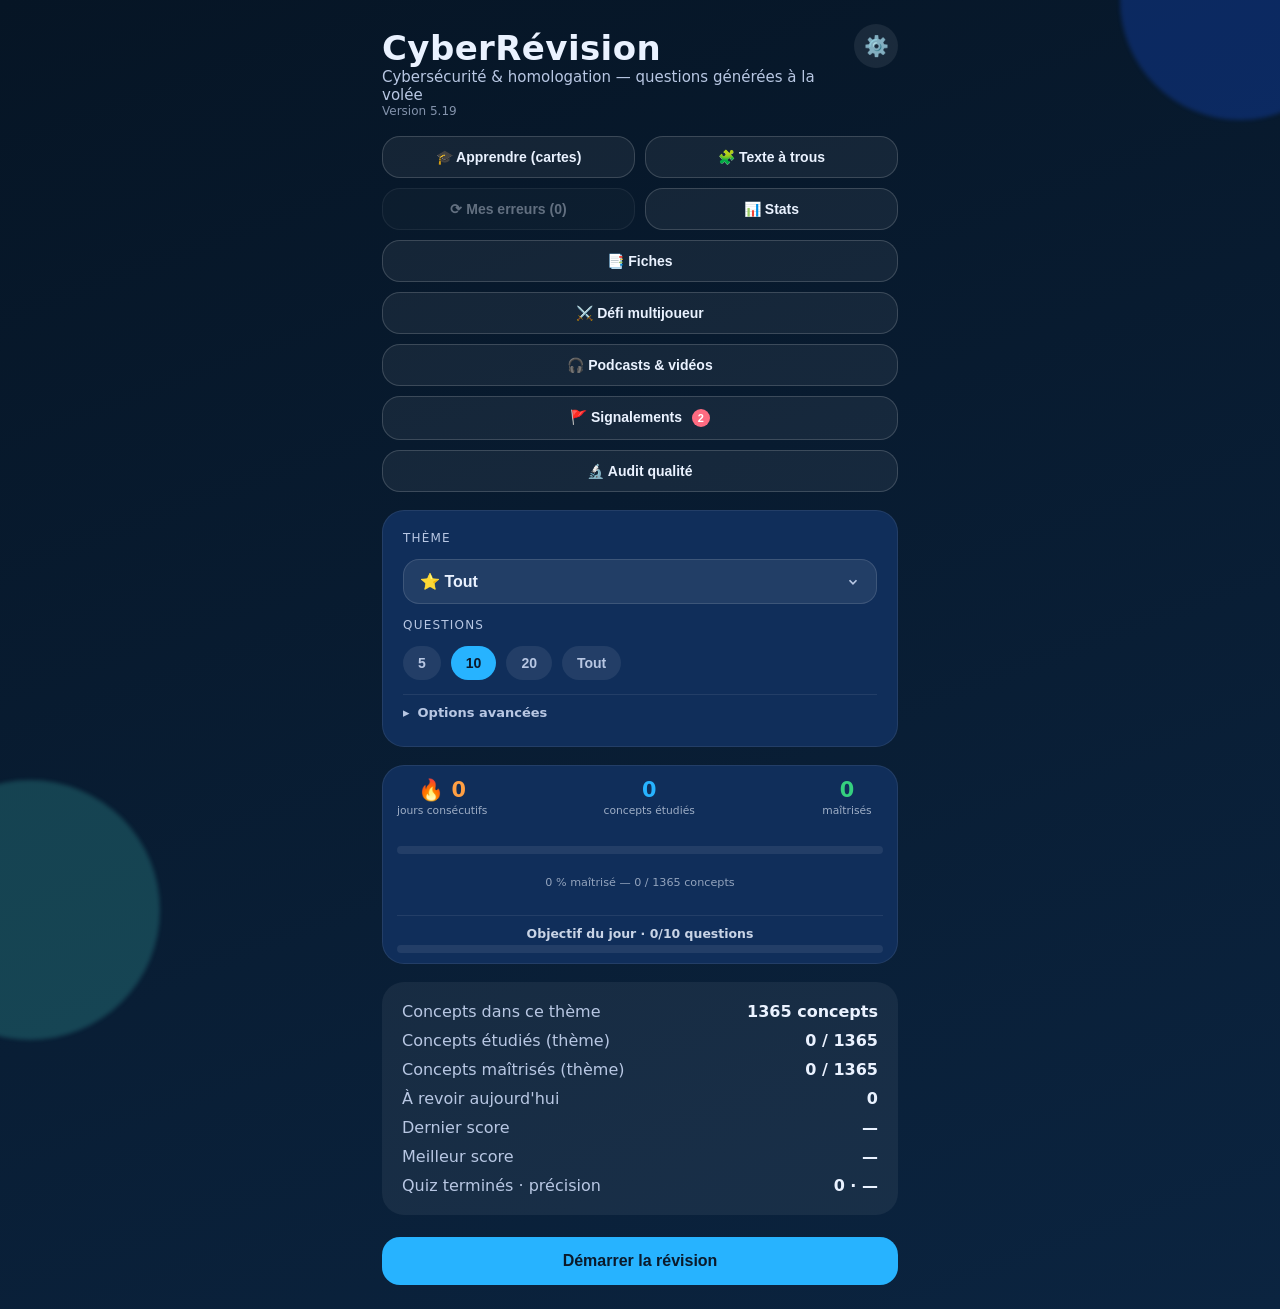
==== revision/index.html @ f23da797 "deploy: c60040ba8a11e04bf329994424bd5a30a7e6cbc2" ====
<!DOCTYPE html>
<html lang="fr">
<head>
  <meta charset="utf-8" />
  <meta name="viewport" content="width=device-width, initial-scale=1, viewport-fit=cover" />
  <meta name="theme-color" content="#061525" />
  <!-- installation PWA sur iOS (Safari → Partager → Sur l'écran d'accueil) -->
  <meta name="apple-mobile-web-app-capable" content="yes" />
  <meta name="apple-mobile-web-app-status-bar-style" content="black-translucent" />
  <meta name="apple-mobile-web-app-title" content="CyberRévision" />
  <meta name="mobile-web-app-capable" content="yes" />
  <title>CyberRévision</title>
  <link rel="manifest" href="manifest.webmanifest" />
  <link rel="icon" href="img/icon-192.png" />
  <link rel="apple-touch-icon" href="img/icon-192.png" />
  <link rel="stylesheet" href="styles.css" />
</head>
<body>
  <div class="bg-blob blob-one"></div>
  <div class="bg-blob blob-two"></div>

  <main id="app">
    <!-- HOME -->
    <section id="view-home" class="view">
      <div class="home-head">
        <div>
          <h1 class="title">CyberRévision</h1>
          <p class="subtitle">Cybersécurité &amp; homologation — questions générées à la volée</p>
          <p class="subtitle" id="home-version" style="font-size:12px;opacity:.7"></p>
        </div>
        <button id="btn-settings" class="gear" title="Réglages">⚙️</button>
      </div>

      <div class="top-actions">
        <button id="btn-learn" class="secondary">🎓 Apprendre (cartes)</button>
        <button id="btn-cloze" class="secondary">🧩 Texte à trous</button>
        <button id="btn-review" class="secondary">⟳ Mes erreurs (<span id="review-count">0</span>)</button>
        <button id="btn-stats" class="secondary">📊 Stats</button>
        <button id="btn-fiches" class="secondary">📑 Fiches</button>
        <button id="btn-challenge" class="secondary top-wide">⚔️ Défi multijoueur</button>
        <button id="btn-resources" class="secondary top-wide">🎧 Podcasts &amp; vidéos</button>
        <button id="btn-flags" class="secondary top-wide">🚩 Signalements <span id="flag-badge" class="flag-badge hidden"></span></button>
        <button id="btn-audit" class="secondary top-wide">🔬 Audit qualité</button>
      </div>

      <div class="card hero">
        <span class="hero-label">Thème</span>
        <select id="home-select" class="select"></select>

        <span class="hero-label">Questions</span>
        <div class="chip-row">
          <button class="chip count-chip" data-count="5">5</button>
          <button class="chip count-chip" data-count="10">10</button>
          <button class="chip count-chip" data-count="20">20</button>
          <button class="chip count-chip" data-count="0">Tout</button>
        </div>

        <details class="adv">
          <summary>Options avancées</summary>
          <span class="hero-label">Type de question</span>
          <div class="chip-row">
            <button class="chip qtype-chip" data-qtype="mix">Mélange</button>
            <button class="chip qtype-chip" data-qtype="def">Terme → définition</button>
            <button class="chip qtype-chip" data-qtype="term">Définition → terme</button>
            <button class="chip qtype-chip" data-qtype="situation">Mise en situation</button>
            <button class="chip qtype-chip" data-qtype="cloze">🧩 Texte à trous</button>
            <button class="chip qtype-chip" data-qtype="cat">Catégorie</button>
          </div>
          <label class="toggle adv-toggle">
            <span>🎓 Mode examen (chrono session · 50 % mises en situation)</span>
            <input type="checkbox" id="opt-exammode" />
          </label>
          <button id="btn-concepts" class="secondary" style="margin-top:4px">
            Gérer les concepts <span id="concept-badge" class="concept-badge"></span>
          </button>
        </details>
      </div>

      <!-- Tableau de bord de progression globale -->
      <div id="progress-dashboard" class="card progress-dashboard">
        <div class="dash-top">
          <div class="dash-stat">
            <span id="dash-streak" class="dash-streak-val">🔥 0</span>
            <span class="dash-label">jours consécutifs</span>
          </div>
          <div class="dash-stat">
            <span id="dash-seen-global" class="dash-seen-val">0</span>
            <span class="dash-label">concepts étudiés</span>
          </div>
          <div class="dash-stat">
            <span id="dash-mastered-global" class="dash-mastered-val">0</span>
            <span class="dash-label">maîtrisés</span>
          </div>
        </div>
        <div class="dash-track">
          <div id="dash-fill" class="dash-fill" style="width:0%"></div>
        </div>
        <p id="dash-label" class="dash-pct-label">0 % maîtrisé — tous thèmes</p>

        <div class="goal-block">
          <p id="goal-msg" class="goal-msg">Objectif du jour · <span id="goal-today">0</span>/<span id="goal-target">10</span> questions</p>
          <div class="dash-track goal-track">
            <div id="goal-fill" class="dash-fill goal-fill" style="width:0%"></div>
          </div>
        </div>
      </div>

      <div class="card meta">
        <div class="meta-row"><span class="meta-label">Concepts dans ce thème</span><span id="stat-pool" class="meta-value">—</span></div>
        <div class="meta-row"><span class="meta-label">Concepts étudiés (thème)</span><span id="stat-seen" class="meta-value">—</span></div>
        <div class="meta-row"><span class="meta-label">Concepts maîtrisés (thème)</span><span id="stat-mastered" class="meta-value">—</span></div>
        <div class="meta-row"><span class="meta-label">À revoir aujourd'hui</span><span id="stat-due" class="meta-value">—</span></div>
        <div class="meta-row"><span class="meta-label">Dernier score</span><span id="stat-last" class="meta-value">—</span></div>
        <div class="meta-row"><span class="meta-label">Meilleur score</span><span id="stat-best" class="meta-value">—</span></div>
        <div class="meta-row"><span class="meta-label">Quiz terminés · précision</span><span id="stat-total" class="meta-value">0 · —</span></div>
      </div>

      <button id="btn-start" class="primary">Démarrer la révision</button>
    </section>

    <!-- SETTINGS (modal) -->
    <div id="settings-modal" class="modal hidden">
      <div class="modal-card">
        <div class="modal-head">
          <span>⚙️ Réglages</span>
          <button id="settings-close" class="gear">✕</button>
        </div>
        <label class="toggle"><span>⏭️ Question suivante automatique</span><input type="checkbox" id="opt-autonext" /></label>
        <label class="toggle"><span>🎵 Son juste / faux</span><input type="checkbox" id="opt-sound" /></label>
        <label class="toggle"><span>🎯 Distracteurs proches (plus difficile)</span><input type="checkbox" id="opt-close" /></label>
        <label class="toggle"><span>⏱️ Minuteur 30 s par question</span><input type="checkbox" id="opt-timer" /></label>
        <label class="toggle"><span>🍅 Pauses Pomodoro (25 min → 5 min)</span><input type="checkbox" id="opt-pomodoro" /></label>
        <label class="toggle"><span>🔢 Afficher le nombre de concepts par thème</span><input type="checkbox" id="opt-counts" /></label>

        <div class="setting-row" style="margin-top:14px">
          <span class="setting-label">🎯 Objectif quotidien</span>
          <div class="chip-row">
            <button class="chip goal-chip" data-goal="5">5</button>
            <button class="chip goal-chip" data-goal="10">10</button>
            <button class="chip goal-chip" data-goal="20">20</button>
            <button class="chip goal-chip" data-goal="30">30</button>
          </div>
        </div>

        <div class="meta-row" style="margin-top:14px">
          <span class="meta-label">Pseudo (défis)</span>
          <input id="pseudo-input" class="pseudo-input" type="text" maxlength="20" placeholder="MonPseudo" autocomplete="off" />
        </div>

        <div class="meta-row">
          <span class="meta-label">Version installée</span>
          <span id="app-version" class="meta-value">—</span>
        </div>
        <button id="btn-check-update" class="ghost">🔄 Vérifier les mises à jour</button>

        <div class="meta-row" style="display:block;margin-top:14px">
          <span class="meta-label">💾 Sauvegarde de la progression</span>
          <p class="muted" style="font-size:13px;margin:6px 0">Ta progression Leitner vit sur ce
          téléphone : désinstaller l'app l'efface. Renseigne Home Assistant et la sauvegarde
          devient automatique.</p>
          <div id="backup-panel"></div>
        </div>
        <p id="update-status" class="mm-source"></p>

        <button id="btn-reset" class="ghost">🗑️ Réinitialiser mes stats &amp; erreurs</button>
      </div>
    </div>

    <!-- STATS -->
    <section id="view-stats" class="view hidden">
      <div class="quiz-header">
        <span class="quiz-progress">📊 Statistiques</span>
        <span id="stats-scope" class="quiz-level"></span>
      </div>

      <div id="stats-summary" class="card stats-tiles"></div>

      <div class="card chart-card">
        <span class="chart-title">Activité — 14 derniers jours</span>
        <canvas id="chart-activity" class="chart"></canvas>
        <span class="chart-legend">Barres = questions répondues par jour</span>
      </div>

      <div class="card chart-card">
        <span class="chart-title">Maîtrise par boîte Leitner</span>
        <canvas id="chart-boxes" class="chart"></canvas>
        <span class="chart-legend">Boîte 0 = à revoir · 4–5 = maîtrisé</span>
      </div>

      <div class="card chart-card">
        <span class="chart-title">Par thème — vus / maîtrisés</span>
        <canvas id="chart-branches" class="chart"></canvas>
        <span class="chart-legend"><i class="dot sky"></i> Vus &nbsp; <i class="dot green"></i> Maîtrisés</span>
      </div>

      <div class="card chart-card">
        <span class="chart-title">⚠️ Concepts les plus difficiles</span>
        <div id="weak-concepts" class="weak-concepts-list"></div>
      </div>

      <button id="btn-stats-home" class="secondary">Accueil</button>
    </section>

    <!-- APPRENDRE (flashcards + répétition espacée) -->
    <section id="view-learn" class="view hidden">
      <div class="quiz-header">
        <span id="learn-progress" class="quiz-progress">Carte 1/1</span>
        <span id="learn-level" class="quiz-level"></span>
      </div>

      <div class="card flash-card">
        <span class="flash-cat" id="flash-cat"></span>
        <span class="flash-term" id="flash-term"></span>
        <div id="flash-back" class="flash-back hidden">
          <p class="flash-def" id="flash-def"></p>
          <p class="flash-tip" id="flash-tip"></p>
          <p class="flash-ex" id="flash-ex"></p>
        </div>
      </div>

      <button id="btn-flash-reveal" class="primary">Afficher la réponse</button>
      <div id="flash-grade" class="quiz-footer hidden">
        <button id="btn-flash-again" class="ghost grow">🔁 À revoir</button>
        <button id="btn-flash-ok" class="primary grow">✅ Je savais</button>
      </div>
      <button id="btn-learn-home" class="secondary">Accueil</button>
    </section>

    <!-- FICHES (référence) -->
    <section id="view-fiches" class="view hidden">
      <div class="quiz-header">
        <span class="quiz-progress">📑 Fiches de révision</span>
      </div>
      <span class="hero-label">Consulter un thème</span>
      <select id="fiches-select" class="select"></select>
      <div id="fiches-content"></div>
      <button id="btn-fiches-home" class="secondary">Accueil</button>
    </section>

    <!-- RESSOURCES (podcasts & vidéos) -->
    <section id="view-resources" class="view hidden">
      <div class="quiz-header">
        <span class="quiz-progress">🎧 Podcasts &amp; vidéos</span>
      </div>
      <div id="resources-content"></div>
      <p class="mm-source">Liens externes ouverts dans le navigateur. Sélection francophone en priorité.</p>
      <button id="btn-resources-home" class="secondary">Accueil</button>
    </section>

    <!-- QUIZ -->
    <section id="view-quiz" class="view hidden">
      <div class="quiz-header">
        <span id="quiz-progress" class="quiz-progress">Question 1/10</span>
        <span id="quiz-timer" class="quiz-timer"></span>
        <span id="quiz-level" class="quiz-level"></span>
      </div>
      <div class="progress"><div id="quiz-bar" class="progress-bar"></div></div>

      <div class="card word-card">
        <span id="quiz-prompt-label" class="word-label">Question</span>
        <div class="word-line">
          <span id="quiz-word" class="word-value sentence"></span>
        </div>
      </div>

      <div id="quiz-options" class="options"></div>

      <div class="feedback-area"><span id="quiz-feedback" class="feedback"></span></div>

      <div class="quiz-footer sticky">
        <button id="btn-abort" class="ghost">Quitter</button>
        <button id="btn-next" class="primary grow" disabled>Suivant</button>
      </div>
    </section>

    <!-- RESULT -->
    <section id="view-result" class="view hidden">
      <h1 class="title">Résultat</h1>
      <p id="result-sub" class="subtitle">Quiz terminé</p>

      <div class="card result-card">
        <span id="result-score" class="result-score">0/10</span>
        <span class="result-label">Bonnes réponses</span>
      </div>

      <div id="result-wrong" class="card wrong-card"></div>

      <div id="challenge-result" class="card challenge-result-card hidden">
        <span class="challenge-result-label">⚔️ Code du défi</span>
        <span id="challenge-result-code" class="challenge-result-code"></span>
        <button id="btn-share-result" class="ghost">📤 Partager mon score</button>
      </div>

      <div id="challenge-leaderboard" class="card hidden">
        <span class="leaderboard-title">🏆 Classement en direct</span>
        <div id="leaderboard-rows"></div>
        <p id="leaderboard-status" class="mm-source"></p>
      </div>

      <button id="btn-replay" class="primary">Nouvelle révision</button>
      <button id="btn-home" class="secondary">Accueil</button>
    </section>

    <!-- GESTIONNAIRE DE CONCEPTS (modal) -->
    <div id="concept-modal" class="modal hidden">
      <div class="modal-card concept-modal-card">
        <div class="modal-head">
          <span>Concepts actifs</span>
          <button id="concept-modal-close" class="gear">✕</button>
        </div>
        <input id="concept-search" class="search-input" type="search" placeholder="Rechercher un concept…" autocomplete="off" />
        <div class="concept-actions">
          <button id="btn-enable-all" class="chip">Tout activer</button>
          <button id="btn-disable-branch" class="chip">Désactiver le thème sélectionné</button>
        </div>
        <span id="concept-count" class="concept-count"></span>
        <div id="concept-list" class="concept-list"></div>
      </div>
    </div>

    <!-- DÉFI MULTIJOUEUR (modal) -->
    <div id="challenge-modal" class="modal hidden">
      <div class="modal-card challenge-modal-card">
        <div class="modal-head">
          <span>⚔️ Défi multijoueur</span>
          <button id="challenge-modal-close" class="gear">✕</button>
        </div>

        <!-- Créer un défi -->
        <p class="challenge-section-title">Créer un défi</p>
        <span class="hero-label">Thème</span>
        <select id="challenge-theme-select" class="select" style="margin-bottom:8px"></select>

        <div class="challenge-params-row">
          <div class="challenge-param">
            <span class="hero-label">Questions</span>
            <select id="challenge-count-select" class="select-sm">
              <option value="5">5</option>
              <option value="10" selected>10</option>
              <option value="20">20</option>
              <option value="0">Toutes</option>
            </select>
          </div>
          <div class="challenge-param">
            <span class="hero-label">Fréquence</span>
            <select id="challenge-freq-select" class="select-sm">
              <option value="0" selected>Une seule fois</option>
              <option value="1">Quotidien</option>
              <option value="3">Tous les 3 jours</option>
              <option value="7">Hebdomadaire</option>
            </select>
          </div>
        </div>

        <!-- Durée estimée (défi unique) -->
        <div id="challenge-quick-duration-row" class="challenge-params-row" style="margin-top:4px">
          <div class="challenge-param">
            <span class="hero-label">Durée estimée</span>
            <span id="challenge-duration" class="challenge-duration-badge">≈ 8 min</span>
          </div>
        </div>

        <!-- Durée totale (campagne) -->
        <div id="challenge-campaign-duration-row" class="challenge-params-row hidden" style="margin-top:4px">
          <div class="challenge-param">
            <span class="hero-label">Durée totale</span>
            <select id="challenge-duration-select" class="select-sm">
              <option value="7">1 semaine</option>
              <option value="14">2 semaines</option>
              <option value="30" selected>1 mois</option>
              <option value="90">3 mois</option>
            </select>
          </div>
        </div>

        <!-- Défi rapide -->
        <div id="challenge-quick-section">
          <div class="challenge-code-box">
            <span id="challenge-code" class="challenge-code">——————</span>
          </div>
          <p id="challenge-scope-info" class="challenge-info"></p>
          <div class="challenge-share-row">
            <button id="btn-copy-code" class="chip">📋 Copier le code</button>
            <button id="btn-whatsapp-code" class="btn-whatsapp">&#128172; WhatsApp</button>
          </div>
          <button id="btn-start-my-challenge" class="primary" style="margin-top:10px">▶ Jouer ce défi</button>
        </div>

        <!-- Campagne (fréquence > 0) -->
        <div id="challenge-campaign-section" class="hidden">
          <p id="challenge-campaign-preview" class="campaign-preview-text"></p>
          <p id="challenge-fb-warning" class="challenge-error hidden">Firebase requis pour les campagnes — vérifiez votre connexion.</p>
          <div id="challenge-create-row">
            <button id="btn-create-campaign" class="primary" style="margin-top:10px">🚀 Créer la campagne</button>
          </div>
          <div id="challenge-created-section" class="hidden">
            <div class="challenge-code-box">
              <span id="campaign-code" class="challenge-code campaign-code-small">XXXX-XXXX</span>
            </div>
            <p id="campaign-created-info" class="challenge-info"></p>
            <div class="challenge-share-row">
              <button id="btn-copy-campaign-code" class="chip">📋 Copier</button>
              <button id="btn-whatsapp-campaign" class="btn-whatsapp">&#128172; WhatsApp</button>
            </div>
            <button id="btn-start-campaign-round" class="primary" style="margin-top:10px">▶ Jouer la session 1</button>
            <button id="btn-campaign-new" class="ghost-sm" style="margin-top:8px; display:block; width:100%; text-align:center">← Nouveau défi</button>
            <button id="btn-delete-campaign" class="ghost-sm" style="margin-top:4px; display:block; width:100%; text-align:center; color:#e55;">🗑 Supprimer cette campagne</button>
          </div>
        </div>

        <div class="modal-sep"></div>

        <!-- Rejoindre -->
        <p class="challenge-section-title">Rejoindre un défi</p>
        <p class="mm-source">Entre un code reçu (défi rapide ou campagne).</p>
        <input id="challenge-code-input" class="search-input" type="text" placeholder="Ex : A3F9B-2C14E ou ABCD-EF12" autocomplete="off" maxlength="12" style="margin-bottom:8px" />

        <!-- Info campagne (après lookup) -->
        <div id="campaign-join-info" class="campaign-join-info hidden">
          <div class="campaign-round-row">
            <span id="cji-theme" class="campaign-round-theme"></span>
            <span id="cji-progress" class="campaign-round-progress"></span>
          </div>
          <p id="cji-next" class="campaign-round-next"></p>
          <button id="btn-play-campaign-round" class="primary" style="margin-top:6px">▶ Jouer</button>
        </div>

        <button id="btn-join-challenge" class="primary">Rejoindre</button>
        <p id="challenge-error" class="challenge-error hidden">Code invalide. Vérifie la saisie.</p>

      </div>
    </div>

    <!-- AUDIT QUALITÉ -->
    <div id="audit-modal" class="modal hidden">
      <div class="modal-card audit-modal-card">
        <div class="modal-head">
          <span>🔬 Audit qualité</span>
          <button id="audit-modal-close" class="gear">✕</button>
        </div>
        <div id="audit-summary" class="card stats-tiles" style="padding:12px"></div>
        <span class="hero-label">Filtrer par thème</span>
        <select id="audit-branch-select" class="select"></select>
        <div id="audit-preview" class="audit-preview"></div>
        <button id="audit-export-btn" class="primary">📋 Copier l'export pour Claude</button>
        <p class="mm-source">Colle l'export dans une conversation Claude pour obtenir les définitions et exemples manquants, puis reviens dans Signalements pour les appliquer.</p>
      </div>
    </div>

    <!-- SIGNALEMENT D'UNE QUESTION -->
    <div id="flag-modal" class="modal hidden">
      <div class="modal-card">
        <div class="modal-head">
          <span>🚩 Signaler la question</span>
          <button id="flag-modal-close" class="gear">✕</button>
        </div>
        <p id="flag-concept-label" class="flag-concept-label"></p>
        <span class="hero-label">Problème constaté</span>
        <div class="chip-row" style="flex-wrap:wrap;gap:8px">
          <button class="chip flag-type-chip" data-type="floue">📝 Formulation floue</button>
          <button class="chip flag-type-chip" data-type="rep">❌ Mauvaise réponse</button>
          <button class="chip flag-type-chip" data-type="ex">🔎 Exemple trompeur</button>
          <button class="chip flag-type-chip" data-type="autre">💬 Autre</button>
        </div>
        <textarea id="flag-note" class="flag-note-input" rows="3" placeholder="Préciser le problème (optionnel)…"></textarea>
        <button id="btn-flag-submit" class="primary">Signaler</button>
      </div>
    </div>

    <!-- GESTIONNAIRE DE SIGNALEMENTS -->
    <div id="flags-modal" class="modal hidden">
      <div class="modal-card flags-modal-card">
        <div class="modal-head">
          <span>🚩 Signalements (<span id="flags-open-count">0</span>)</span>
          <button id="flags-modal-close" class="gear">✕</button>
        </div>
        <p class="mm-source">Corrige la formulation, sauvegarde, puis marque comme résolu.</p>
        <div id="flags-list"></div>
      </div>
    </div>

    <!-- PAUSE POMODORO -->
    <div id="pomodoro-modal" class="modal hidden">
      <div class="modal-card pomo-card">
        <div class="pomo-emoji">🍅</div>
        <h2 class="pomo-title">Pause Pomodoro</h2>
        <p class="pomo-sub">25 min de révision active — le cerveau consolide mieux avec une vraie pause. Lève-toi, respire, hydrate-toi.</p>
        <div id="pomo-countdown" class="pomo-count">5:00</div>
        <button id="btn-pomo-resume" class="primary">Reprendre maintenant</button>
      </div>
    </div>
  </main>

  <button id="btn-fab-home" class="fab-home hidden" title="Accueil">🏠</button>

  <!-- Firebase SDK (facultatif : classements de défis en temps réel) -->
  <script src="firebase-config.js" defer></script>
  <script src="firebase-challenge.js" defer></script>

  <!-- avant app.js : celui-ci lit APP_VERSION au chargement (affichage de la version) -->
  <script>window.UPDATE_REPO='laurentsar/quiz-revision';window.APP_VERSION='5.19';</script>
  <script src="app.js"></script>
  <script src="update-check.js" defer></script>
  <script>window.BACKUP_APP = 'quiz-revision';</script>
  <script src="autobackup.js"></script>
  <script>AutoBackup.mount(document.getElementById('backup-panel'));</script>
</body>
</html>
---- revision/styles.css ----
:root {
  --night: #061525;
  --ocean: #0B2440;
  --ink: #0B1A2B;
  --sky: #27B3FF;
  --blue: #1B5CFF;
  --mint: #4CE0D2;
  --card: #102E5A;
  --card-alt: #0F3A66;
  --text: #EAF2FF;
  --text-dim: #B8C7E3;
  --success: #35D07F;
  --danger: #FF6B81;
  --warn: #FFD166;
  --white: #FFFFFF;
}

* { box-sizing: border-box; -webkit-tap-highlight-color: transparent; }

html, body {
  margin: 0;
  min-height: 100%;
  background: linear-gradient(160deg, var(--night), var(--ocean));
  color: var(--text);
  font-family: -apple-system, "Segoe UI", Roboto, system-ui, sans-serif;
  overflow-x: hidden;
}

.bg-blob {
  position: fixed;
  border-radius: 50%;
  filter: blur(2px);
  z-index: 0;
  pointer-events: none;
}
.blob-one { top: -120px; right: -80px; width: 240px; height: 240px; background: var(--blue); opacity: 0.25; }
.blob-two { bottom: -140px; left: -100px; width: 260px; height: 260px; background: var(--mint); opacity: 0.20; }

#app {
  position: relative;
  z-index: 1;
  max-width: 560px;
  margin: 0 auto;
  padding: max(24px, env(safe-area-inset-top)) 22px max(24px, env(safe-area-inset-bottom));
  min-height: 100vh;
}

.view { display: flex; flex-direction: column; gap: 18px; }
.hidden { display: none !important; }

.title { font-size: 34px; margin: 4px 0 0; letter-spacing: 0.4px; font-weight: 700; }
.subtitle { font-size: 15px; color: var(--text-dim); margin: 0; }

.card {
  background: var(--card);
  border: 1px solid rgba(255,255,255,0.08);
  border-radius: 22px;
  padding: 20px;
  display: flex;
  flex-direction: column;
  gap: 14px;
}

.hero-label {
  color: var(--text-dim);
  text-transform: uppercase;
  letter-spacing: 1.2px;
  font-size: 12px;
}

.chip-row { display: flex; gap: 10px; flex-wrap: wrap; }

.chip {
  border: none;
  cursor: pointer;
  padding: 9px 15px;
  border-radius: 20px;
  background: rgba(255,255,255,0.08);
  color: var(--text-dim);
  font-size: 14px;
  font-weight: 600;
  transition: transform 0.08s ease;
}
.chip.active { background: var(--sky); color: var(--ink); }
/* sous-rangée des groupes (domaines CISSP, réf. cyber) : chips plus discrètes */
#cissp-row { padding-left: 6px; border-left: 2px solid rgba(76,224,210,0.35); }
.sub-chip { font-size: 13px; padding: 7px 12px; }
.chip:active { transform: scale(0.97); }

.meta { background: rgba(255,255,255,0.06); border: none; gap: 10px; }
.meta-row { display: flex; justify-content: space-between; gap: 12px; }
.meta-label { color: var(--text-dim); }
.meta-value { font-weight: 700; text-align: right; }
.meta-divider { height: 1px; background: rgba(255,255,255,0.10); margin: 2px 0; }

.toggles { gap: 14px; }
.toggle { display: flex; justify-content: space-between; align-items: center; gap: 12px; color: var(--text-dim); cursor: pointer; }
.toggle input { width: 20px; height: 20px; accent-color: var(--sky); }

.primary {
  margin-top: 4px;
  border: none;
  cursor: pointer;
  padding: 15px;
  border-radius: 18px;
  background: var(--sky);
  color: var(--ink);
  font-size: 16px;
  font-weight: 700;
  transition: transform 0.08s ease, opacity 0.15s ease;
}
.primary:active { transform: scale(0.98); }
.primary:disabled { opacity: 0.45; cursor: default; }
.primary.grow { flex: 1; margin-top: 0; }

.secondary {
  border: 1px solid rgba(255,255,255,0.16);
  cursor: pointer;
  padding: 14px;
  border-radius: 18px;
  background: rgba(255,255,255,0.06);
  color: var(--text);
  font-size: 15px;
  font-weight: 700;
}
.secondary:disabled { opacity: 0.4; cursor: default; }
.secondary:active { transform: scale(0.98); }

.ghost {
  border: none; cursor: pointer; padding: 14px 16px; border-radius: 18px;
  background: transparent; color: var(--text-dim); font-size: 15px; font-weight: 600;
}

.quiz-footer { display: flex; gap: 10px; align-items: center; }

.home-head { display: flex; align-items: flex-start; justify-content: space-between; gap: 12px; }
.gear {
  border: none; cursor: pointer; flex-shrink: 0;
  width: 44px; height: 44px; border-radius: 50%;
  background: rgba(255,255,255,0.08); color: var(--text); font-size: 20px;
}
.gear:active { transform: scale(0.94); }

.modal {
  position: fixed; inset: 0; z-index: 10;
  background: rgba(3,10,20,0.78);
  display: flex; align-items: flex-end; justify-content: center;
  padding: 16px;
}
.modal-card {
  max-height: calc(100dvh - 32px);
  overflow-y: auto;
  overscroll-behavior: contain;
  width: 100%; max-width: 528px;
  background: var(--card); border: 1px solid rgba(255,255,255,0.10);
  border-radius: 22px; padding: 20px; display: flex; flex-direction: column; gap: 16px;
  margin-bottom: max(8px, env(safe-area-inset-bottom));
}
.modal-head { display: flex; align-items: center; justify-content: space-between; font-weight: 700; font-size: 16px; }
.modal-head .gear { width: 36px; height: 36px; font-size: 16px; }

.top-actions { display: flex; gap: 10px; flex-wrap: wrap; }
.top-actions .secondary { flex: 1; min-width: 44%; padding: 12px 10px; font-size: 14px; }
.top-actions .top-wide { flex-basis: 100%; }

/* Bouton flottant Accueil (utile dans les vues longues : mind maps, fiches) */
.fab-home {
  position: fixed; bottom: 22px; right: 18px; z-index: 200;
  width: 48px; height: 48px; border-radius: 50%;
  background: var(--card); border: 1.5px solid rgba(255,255,255,0.12);
  box-shadow: 0 4px 18px rgba(0,0,0,0.45);
  font-size: 22px; cursor: pointer;
  display: flex; align-items: center; justify-content: center;
  transition: transform 0.15s, opacity 0.15s;
}
.fab-home:active { transform: scale(0.9); opacity: 0.8; }

.ghost-sm {
  background: transparent; border: 1px solid rgba(255,255,255,0.14);
  color: var(--text-dim); border-radius: 999px;
  padding: 6px 12px; font-size: 12px; font-weight: 600; cursor: pointer;
}

#fx-canvas { position: fixed; inset: 0; z-index: 50; pointer-events: none; }

.stats-tiles { display: grid; grid-template-columns: 1fr 1fr 1fr; gap: 10px; }
.stile { background: var(--card-alt); border-radius: 14px; padding: 12px 8px; text-align: center; }
.stile b { display: block; font-size: 20px; color: var(--white); }
.stile span { font-size: 11px; color: var(--text-dim); }

.chart-card { gap: 10px; }
.chart-title { font-weight: 700; font-size: 14px; }
.chart { width: 100%; height: 170px; display: block; }
.chart-legend { font-size: 12px; color: var(--text-dim); }
.dot { display: inline-block; width: 10px; height: 10px; border-radius: 50%; vertical-align: middle; }
.dot.sky { background: #27B3FF; }
.dot.green { background: #35D07F; }

.word-line { display: flex; align-items: center; gap: 12px; }
.speak-btn {
  border: none; cursor: pointer; flex-shrink: 0;
  width: 42px; height: 42px; border-radius: 50%;
  background: rgba(39,179,255,0.18); color: var(--sky); font-size: 20px;
}
.speak-btn:active { transform: scale(0.94); }

.quiz-header { display: flex; justify-content: space-between; align-items: center; }
.quiz-progress { color: var(--text-dim); font-size: 14px; }
.quiz-level { font-weight: 700; font-size: 14px; }

.word-card { gap: 6px; }
.word-label { color: var(--text-dim); font-size: 12px; text-transform: uppercase; letter-spacing: 1.2px; }
.word-value { font-size: 30px; font-weight: 700; color: var(--white); word-break: break-word; }
.word-value.sentence { font-size: 21px; line-height: 1.35; }

.options { display: flex; flex-direction: column; gap: 12px; }
.option {
  display: flex; align-items: center; gap: 14px;
  padding: 15px 18px;
  border-radius: 16px;
  background: rgba(255,255,255,0.08);
  border: 1px solid rgba(255,255,255,0.08);
  color: var(--text);
  font-size: 16px;
  cursor: pointer;
  text-align: left;
  transition: transform 0.06s ease;
}
.option:active { transform: scale(0.99); }
.option .idx { color: var(--text-dim); font-weight: 700; font-size: 14px; width: 22px; flex-shrink: 0; }
.option.correct { background: rgba(53,208,127,0.20); border-color: rgba(53,208,127,0.6); }
.option.wrong { background: rgba(255,107,129,0.20); border-color: rgba(255,107,129,0.6); }
.option:disabled { cursor: default; }

.feedback-area { min-height: 24px; }
.feedback { font-weight: 700; font-size: 14px; white-space: pre-line; }
.feedback.good { color: var(--success); }
.feedback.bad { color: var(--warn); }

.result-card { align-items: center; padding: 26px; }
.result-score { font-size: 42px; font-weight: 800; color: var(--white); }
.result-label { color: var(--text-dim); margin-top: 6px; }

.wrong-card { background: rgba(255,255,255,0.06); border: none; gap: 12px; }
.wrong-title { text-transform: uppercase; letter-spacing: 1.2px; font-size: 14px; font-weight: 700; }
.wrong-row { display: flex; justify-content: space-between; gap: 12px; }
.wrong-word { color: var(--text-dim); }
.wrong-answer { font-weight: 700; text-align: right; }

/* ---------- grammaire ---------- */
.grammar-list { display: flex; flex-direction: column; gap: 12px; }
#grammar-detail { display: flex; flex-direction: column; gap: 14px; }
.grammar-item {
  display: flex; flex-direction: column; gap: 4px; text-align: left;
  background: var(--card); border: 1px solid rgba(255,255,255,0.08);
  border-radius: 16px; padding: 16px 18px; color: var(--text); cursor: pointer;
}
.grammar-item:active { background: var(--card-alt); }
.gi-title { font-weight: 700; font-size: 16px; }
.gi-sub { font-size: 13px; color: var(--text-dim); }

.gram-section { gap: 12px; }
.gram-h3 { margin: 0; font-size: 16px; color: var(--sky); }
.gram-points { margin: 0; padding-left: 18px; display: flex; flex-direction: column; gap: 6px; }
.gram-points li { line-height: 1.4; }
.gram-ex { display: flex; flex-direction: column; gap: 8px; margin-top: 4px; }
.gex-row {
  display: flex; flex-direction: column; gap: 2px;
  background: rgba(255,255,255,0.05); border-left: 3px solid var(--mint);
  border-radius: 8px; padding: 8px 12px;
}
.gex-en { font-weight: 600; }
.gex-fr { color: var(--text-dim); font-size: 14px; }

/* ----- Flashcards (mode Apprendre) ----- */
.flash-card { align-items: center; text-align: center; gap: 14px; min-height: 180px; justify-content: center; }
.flash-cat { font-size: 12px; text-transform: uppercase; letter-spacing: .5px; color: var(--sky); }
.flash-term { font-size: 28px; font-weight: 800; color: var(--white); }
.flash-back { display: flex; flex-direction: column; gap: 10px; width: 100%; border-top: 1px solid rgba(255,255,255,.1); padding-top: 14px; }
.flash-def { font-size: 17px; color: var(--white); margin: 0; }
.flash-tip { font-size: 14px; color: var(--sky); margin: 0; }
.flash-ex  { font-size: 14px; color: var(--text-dim); font-style: italic; margin: 0; }

/* ----- Fiches de révision ----- */
.fiche { padding: 10px 0; border-top: 1px solid rgba(255,255,255,.07); }
.fiche:first-of-type { border-top: 0; }
.fiche-term { font-weight: 700; color: var(--white); }
.fiche-def { color: var(--text-dim); font-size: 14px; margin-top: 2px; }
.fiche-tip { color: var(--sky); font-size: 13px; margin-top: 4px; }
.fiche-ex  { color: var(--text-dim); font-size: 13px; font-style: italic; margin-top: 2px; }

/* ===== Ergonomie v1.2 ===== */
/* Sélecteur de thème (menu déroulant) */
.select {
  width: 100%; padding: 13px 16px; border-radius: 16px;
  background: rgba(255,255,255,0.08) url("data:image/svg+xml;utf8,<svg xmlns='http://www.w3.org/2000/svg' width='14' height='14' viewBox='0 0 24 24' fill='none' stroke='%23B8C7E3' stroke-width='3'><path d='M6 9l6 6 6-6'/></svg>") no-repeat right 16px center;
  color: var(--text); font-size: 16px; font-weight: 600;
  border: 1px solid rgba(255,255,255,0.12); -webkit-appearance: none; appearance: none;
}
.select option { background: var(--ocean); color: var(--text); }

/* Section repliable « Options avancées » */
.adv { border-top: 1px solid rgba(255,255,255,0.08); padding-top: 4px; }
.adv > summary {
  cursor: pointer; list-style: none; color: var(--text-dim);
  font-size: 13px; font-weight: 700; padding: 6px 0; display: flex; align-items: center; gap: 8px;
}
.adv > summary::-webkit-details-marker { display: none; }
.adv > summary::before { content: "▸"; transition: transform .15s ease; }
.adv[open] > summary::before { transform: rotate(90deg); }
.adv .hero-label { margin-top: 8px; display: block; }

/* Barre de progression du quiz */
.progress { height: 6px; border-radius: 99px; background: rgba(255,255,255,0.10); overflow: hidden; }
.progress-bar { height: 100%; width: 0; border-radius: 99px; background: var(--sky); transition: width .25s ease; }

/* Feedback en carte */
.feedback { font-size: 14px; }
.feedback.show {
  display: flex; flex-direction: column; gap: 6px;
  background: rgba(255,255,255,0.06); border-radius: 14px; padding: 14px 16px;
  border-left: 4px solid var(--text-dim);
}
.feedback.show.good { border-left-color: var(--success); }
.feedback.show.bad  { border-left-color: var(--danger); }
.fb-head { font-weight: 800; font-size: 15px; }
.feedback.show.good .fb-head { color: var(--success); }
.feedback.show.bad  .fb-head { color: var(--danger); }
.fb-line { font-weight: 500; line-height: 1.4; color: var(--text); }
.fb-line.tip { color: var(--sky); }
.fb-line.ex  { color: var(--text-dim); font-style: italic; }

/* Barre du bas fixe pendant le quiz */
.quiz-footer.sticky {
  position: sticky; bottom: 0; z-index: 5;
  margin: 0 -22px -24px; padding: 12px 22px max(16px, env(safe-area-inset-bottom));
  background: linear-gradient(to top, var(--ocean) 70%, transparent);
}

@media (max-width: 380px) {
  .word-value.sentence { font-size: 19px; }
  .option { font-size: 15px; padding: 13px 15px; }
}

/* ---------- mind maps CISSP ---------- */
.mm-search {
  width: 100%; margin-bottom: 12px; padding: 12px 14px;
  border-radius: 14px; border: 1px solid rgba(255,255,255,0.12);
  background: var(--card); color: var(--text); font-size: 15px;
}
.mm-search::placeholder { color: var(--text-dim); }
.mm-search:focus { outline: none; border-color: var(--sky); }

.mm-domains { display: flex; gap: 8px; overflow-x: auto; padding-bottom: 10px; margin-bottom: 4px; }
.mm-chip { white-space: nowrap; flex: 0 0 auto; }

.mm-tree .gram-h3 { margin-bottom: 10px; }
.mm-node { margin: 2px 0; }
.mm-node > summary {
  list-style: none; cursor: pointer; padding: 9px 10px; border-radius: 10px;
  font-size: 15px; font-weight: 600; color: var(--text);
  display: flex; align-items: center; gap: 8px;
  background: rgba(255,255,255,0.04);
}
.mm-node > summary::-webkit-details-marker { display: none; }
.mm-node > summary::before {
  content: '▸'; color: var(--sky); font-size: 12px; flex: 0 0 auto;
  transition: transform 0.15s ease;
}
.mm-node[open] > summary::before { transform: rotate(90deg); }
.mm-count {
  margin-left: auto; font-size: 11px; font-weight: 600; color: var(--text-dim);
  background: rgba(255,255,255,0.07); border-radius: 999px; padding: 1px 7px;
}
.mm-children {
  margin: 2px 0 6px 9px; padding-left: 10px;
  border-left: 2px solid rgba(39,179,255,0.25);
}
.mm-d1 > summary { font-weight: 500; color: var(--text-dim); }
.mm-d2 > summary, .mm-d3 > summary { font-weight: 500; font-size: 14px; color: var(--text-dim); background: transparent; }
.mm-leaf {
  padding: 6px 10px; font-size: 14px; line-height: 1.45; color: var(--text-dim);
}
.mm-leaf::before { content: '– '; color: var(--mint); }

.mm-hit { padding: 10px 0; border-bottom: 1px solid rgba(255,255,255,0.07); }
.mm-hit:last-child { border-bottom: none; }
.mm-hit-t { font-size: 15px; line-height: 1.45; }
.mm-hit-t mark { background: rgba(76,224,210,0.25); color: var(--white); border-radius: 3px; padding: 0 2px; }
.mm-hit-p { font-size: 12px; color: var(--text-dim); margin-top: 3px; line-height: 1.4; }
.mm-source { font-size: 11px; color: var(--text-dim); margin: 12px 0; line-height: 1.4; }


/* ---------- ressources & liens vidéo ---------- */
.res-link { display: block; padding: 11px 6px; border-bottom: 1px solid rgba(255,255,255,0.07);
  color: var(--text); text-decoration: none; font-size: 15px; font-weight: 600; }
.res-link:last-child { border-bottom: none; }
.res-sub { display: block; font-size: 12px; font-weight: 400; color: var(--text-dim); margin-top: 2px; }
.fiche-video, .fb-video { display: inline-block; margin-top: 6px; color: var(--sky);
  font-size: 13px; font-weight: 600; text-decoration: none; cursor: pointer; }
.fb-video { margin-top: 10px; }

/* ---------- minuteur par question + pause Pomodoro ---------- */
.quiz-timer { font-weight: 700; font-size: 14px; color: var(--text-dim); font-variant-numeric: tabular-nums; }
.quiz-timer.urgent { color: var(--danger); }
.pomo-card { text-align: center; max-width: 340px; }
.pomo-emoji { font-size: 52px; line-height: 1; }
.pomo-title { margin: 10px 0 6px; font-size: 22px; }
.pomo-sub { color: var(--text-dim); font-size: 14px; line-height: 1.5; margin: 0 0 14px; }
.pomo-count { font-size: 46px; font-weight: 800; font-variant-numeric: tabular-nums; margin-bottom: 16px; color: var(--mint); }

/* menu déroulant : en-tête de section plus gros/gras, sous-thèmes plus petits
   (appliqué sur PWA/desktop ; les pickers natifs mobiles peuvent l'ignorer) */
.select optgroup { color: var(--mint); font-weight: 700; font-size: 15px; background: var(--ink); }
.select option { color: var(--text); font-weight: 400; font-size: 12.5px; }

/* ===== Mode examen + gestionnaire de concepts (v4.2) ===== */
.adv-toggle { font-size: 14px; margin-top: 6px; color: var(--text-dim); }

.concept-badge {
  display: inline-flex; align-items: center; justify-content: center;
  background: var(--danger); color: #fff; font-size: 11px; font-weight: 800;
  border-radius: 99px; min-width: 18px; height: 18px; padding: 0 5px;
  margin-left: 6px; vertical-align: middle;
}
.concept-badge:empty { display: none; }

.concept-modal-card {
  max-height: 84vh; display: flex; flex-direction: column; overflow: hidden;
}
.search-input {
  width: 100%; padding: 10px 14px; border-radius: 12px;
  background: rgba(255,255,255,0.08); color: var(--text); font-size: 14px;
  border: 1px solid rgba(255,255,255,0.12);
}
.search-input::placeholder { color: var(--text-dim); }
.concept-actions { display: flex; gap: 8px; flex-wrap: wrap; }
.concept-count { font-size: 12px; color: var(--text-dim); padding: 0 2px; }
.concept-list { overflow-y: auto; flex: 1; display: flex; flex-direction: column; }
.concept-branch-head {
  font-size: 11px; text-transform: uppercase; letter-spacing: 1px;
  color: var(--sky); padding: 10px 2px 4px; font-weight: 700; flex-shrink: 0;
}
.concept-row {
  display: flex; align-items: center; gap: 10px; padding: 8px 2px;
  border-top: 1px solid rgba(255,255,255,0.06);
}
.concept-info { flex: 1; min-width: 0; }
.concept-term { font-weight: 600; font-size: 14px; white-space: nowrap; overflow: hidden; text-overflow: ellipsis; }
.concept-cat { font-size: 11px; color: var(--text-dim); margin-top: 1px; }
.concept-toggle {
  border: none; cursor: pointer; font-size: 12px; font-weight: 700;
  padding: 5px 10px; border-radius: 10px; white-space: nowrap; flex-shrink: 0;
}
.concept-toggle.toggle-on  { background: rgba(53,208,127,0.18); color: var(--success); }
.concept-toggle.toggle-off { background: rgba(255,107,129,0.18); color: var(--danger); }

/* Animation urgence chrono session examen */
.quiz-timer.urgent { animation: pulse-timer 1s ease-in-out infinite alternate; }
@keyframes pulse-timer { from { opacity: 1; } to { opacity: 0.55; } }

/* ===== Pseudo joueur (défis) ===== */
.pseudo-input {
  background: rgba(255,255,255,0.08); color: var(--text); font-size: 14px; font-weight: 600;
  border: 1px solid rgba(255,255,255,0.12); border-radius: 10px;
  padding: 5px 10px; width: 120px; text-align: right;
}

/* ===== Défi multijoueur (v4.3) ===== */
.challenge-section-title {
  font-size: 13px; font-weight: 700; text-transform: uppercase;
  letter-spacing: .08em; color: var(--sky); margin: 14px 0 4px;
}
.challenge-code-box {
  display: flex; align-items: center; justify-content: center;
  background: rgba(76,224,210,0.08); border: 1px solid rgba(76,224,210,0.25);
  border-radius: 14px; padding: 14px 18px; margin: 8px 0;
}
.challenge-code {
  font-family: 'Courier New', monospace; font-size: 1.85rem; font-weight: 800;
  letter-spacing: .18em; color: var(--mint); user-select: all;
}
.challenge-info { font-size: 12px; color: var(--text-dim); margin: 0 0 10px; }
.modal-sep { height: 1px; background: rgba(255,255,255,0.09); margin: 18px 0; }
.challenge-error { color: var(--danger); font-size: 13px; margin-top: 8px; }

/* Bloc résultat dans la vue fin de quiz */
.challenge-result-card { text-align: center; padding: 18px 16px; }
.challenge-result-label {
  display: block; font-size: 13px; font-weight: 700; text-transform: uppercase;
  letter-spacing: .08em; color: var(--sky); margin-bottom: 8px;
}
.challenge-result-code {
  display: block; font-family: 'Courier New', monospace; font-size: 1.5rem;
  font-weight: 800; letter-spacing: .18em; color: var(--mint); margin-bottom: 14px;
}

/* Classement temps réel */
.leaderboard-title {
  display: block; font-size: 15px; font-weight: 700; margin-bottom: 10px;
}
.lb-row {
  display: grid; grid-template-columns: 2.2rem 1fr 4rem 3.5rem;
  align-items: center; gap: 6px; padding: 9px 4px;
  border-top: 1px solid rgba(255,255,255,0.07); font-size: 14px;
}
.lb-row:first-child { border-top: none; }
.lb-rank { font-size: 18px; text-align: center; }
.lb-pseudo { font-weight: 600; overflow: hidden; text-overflow: ellipsis; white-space: nowrap; }
.lb-score { color: var(--text-dim); font-size: 13px; text-align: right; }
.lb-pct { font-weight: 700; text-align: right; }
.lb-me { background: rgba(76,224,210,0.08); border-radius: 10px; }
.lb-me .lb-pseudo { color: var(--mint); }
.lb-me .lb-pct { color: var(--mint); }

/* ===== Audit qualité ===== */
.audit-modal-card { max-height: 88vh; overflow-y: auto; }
.audit-preview { display: flex; flex-direction: column; gap: 6px; max-height: 200px; overflow-y: auto; padding: 4px 0; }
.audit-item { display: flex; align-items: baseline; gap: 8px; flex-wrap: wrap; }
.audit-term { font-weight: 600; font-size: 14px; color: var(--white); }
.audit-tag { font-size: 11px; background: rgba(255,107,129,0.15); color: var(--danger); border-radius: 8px; padding: 2px 7px; }

/* ===== Signalements ===== */
.flag-badge {
  display: inline-flex; align-items: center; justify-content: center;
  background: var(--danger); color: #fff;
  border-radius: 999px; font-size: 11px; font-weight: 700;
  min-width: 18px; height: 18px; padding: 0 5px;
  margin-left: 6px; vertical-align: middle;
}
.flag-btn {
  margin-top: 8px; font-size: 12px; padding: 5px 10px;
  color: var(--text-dim); opacity: 0.7;
}
.flag-btn:hover { opacity: 1; }
.flag-concept-label { font-weight: 600; color: var(--text); margin: 0; word-break: break-word; }
.flag-note-input {
  width: 100%; background: rgba(255,255,255,0.06); color: var(--text);
  border: 1px solid rgba(255,255,255,0.12); border-radius: 12px;
  padding: 10px 12px; font-size: 14px; font-family: inherit; resize: vertical;
}
.flags-modal-card { max-height: 88vh; overflow-y: auto; }
.flag-item { display: flex; flex-direction: column; gap: 8px; padding: 4px 0; }
.flag-item-head { display: flex; align-items: baseline; justify-content: space-between; gap: 8px; flex-wrap: wrap; }
.flag-item-term { font-weight: 700; font-size: 15px; color: var(--white); }
.flag-item-typelabel { font-size: 12px; color: var(--text-dim); }
.flag-ctx { margin: 0; font-size: 12px; color: var(--text-dim); }
.flag-note-display { margin: 0; font-size: 13px; color: var(--text-dim); font-style: italic; }
.flag-field-label { font-size: 11px; color: var(--text-dim); text-transform: uppercase; letter-spacing: 1px; }
.flag-textarea {
  width: 100%; background: rgba(255,255,255,0.06); color: var(--text);
  border: 1px solid rgba(255,255,255,0.12); border-radius: 10px;
  padding: 8px 10px; font-size: 13px; font-family: inherit; resize: vertical;
}
.flag-item-actions { display: flex; gap: 8px; flex-wrap: wrap; align-items: center; margin-top: 4px; }
.flag-resolve-btn { color: var(--text-dim); }
.flag-sep { border: none; border-top: 1px solid rgba(255,255,255,0.08); margin: 14px 0; }
.flag-current-block { background: rgba(255,255,255,0.04); border-radius: 10px; padding: 8px 12px; display: flex; flex-direction: column; gap: 4px; }
.flag-current-line { margin: 0; font-size: 13px; color: var(--text-dim); }
.flag-claude-btn {
  display: flex; align-items: center; gap: 8px;
  background: linear-gradient(135deg, #7C3AED, #4F46E5);
  color: #fff; border: none; border-radius: 14px;
  padding: 10px 16px; font-size: 14px; font-weight: 700; cursor: pointer;
  margin-top: 4px;
}
.flag-claude-btn:active { opacity: 0.85; }
.flag-claude-hint { margin: 4px 0 8px; font-size: 12px; color: var(--text-dim); }

/* ===== Challenge modal layout ===== */
.challenge-modal-card { max-height: 88vh; overflow-y: auto; }
.challenge-share-row { display: flex; gap: 8px; align-items: center; flex-wrap: wrap; margin: 8px 0; }
.btn-whatsapp { background: #25D366; color: #fff; border: none; border-radius: 20px; padding: 8px 16px; font-size: 14px; font-weight: 700; cursor: pointer; }
/* Paramètres du défi */
.challenge-params-row { display: flex; gap: 12px; align-items: flex-end; margin-bottom: 8px; flex-wrap: wrap; }
.challenge-param { display: flex; flex-direction: column; gap: 4px; }
.select-sm { background: rgba(255,255,255,0.08); color: var(--text); font-size: 13px; font-weight: 600; border: 1px solid rgba(255,255,255,0.12); border-radius: 10px; padding: 5px 10px; min-width: 80px; }
.challenge-duration-badge { font-size: 14px; font-weight: 700; color: var(--mint); background: rgba(76,224,210,0.1); border: 1px solid rgba(76,224,210,0.2); border-radius: 10px; padding: 5px 12px; display: inline-block; }
/* Campagne */
.campaign-preview-text { font-size: 13px; color: var(--mint); background: rgba(76,224,210,0.07); border: 1px solid rgba(76,224,210,0.18); border-radius: 10px; padding: 7px 12px; margin: 10px 0 4px; }
.campaign-code-small { font-size: 1.45rem; }
.campaign-join-info { background: rgba(255,255,255,0.04); border: 1px solid rgba(255,255,255,0.1); border-radius: 12px; padding: 10px 14px; margin-bottom: 10px; }
.campaign-round-row { display: flex; justify-content: space-between; align-items: center; gap: 8px; margin-bottom: 4px; }
.campaign-round-theme { font-size: 13px; font-weight: 700; color: var(--text); }
.campaign-round-progress { font-size: 12px; color: var(--mint); font-weight: 700; }
.campaign-round-next { font-size: 12px; color: var(--text-dim); margin: 0; }

/* ===== Tableau de bord de progression ===== */
.progress-dashboard { padding: 12px 14px 10px; }
.dash-top { display: flex; justify-content: space-between; align-items: flex-start; margin-bottom: 10px; }
.dash-stat { display: flex; flex-direction: column; align-items: center; gap: 3px; min-width: 72px; }
.dash-streak-val { font-size: 1.3rem; font-weight: 800; color: #FF9F43; }
.dash-seen-val { font-size: 1.3rem; font-weight: 800; color: #27B3FF; }
.dash-mastered-val { font-size: 1.3rem; font-weight: 800; color: #35D07F; }
.dash-label { font-size: 0.67rem; opacity: .65; text-align: center; line-height: 1.2; }
.dash-track { height: 8px; background: rgba(255,255,255,0.08); border-radius: 4px; overflow: hidden; margin: 4px 0; }
.dash-fill { height: 100%; background: linear-gradient(90deg, #27B3FF, #35D07F); border-radius: 4px; transition: width .6s ease; }
.dash-pct-label { font-size: 0.7rem; opacity: .6; text-align: center; margin: 4px 0 0; }

/* ===== Objectif du jour (barre de motivation) ===== */
.goal-block { margin-top: 12px; padding-top: 10px; border-top: 1px solid rgba(255,255,255,0.08); }
.goal-msg { font-size: 0.78rem; opacity: .85; text-align: center; margin: 0 0 4px; font-weight: 600; }
.goal-track { margin: 0; }
.goal-fill { background: linear-gradient(90deg, #F5A623, #FF6B35); }
.goal-fill.goal-done { background: linear-gradient(90deg, #35D07F, #27B3FF); }

/* ===== Réglages : lignes avec libellé + chips ===== */
.setting-row { display: flex; align-items: center; justify-content: space-between; gap: 12px; flex-wrap: wrap; margin-top: 6px; }
.setting-label { font-size: 0.9rem; }

/* ===== Concepts les plus difficiles ===== */
.weak-concepts-list { margin-top: 6px; }
.weak-item { display: flex; justify-content: space-between; align-items: center; padding: 5px 0; border-bottom: 1px solid rgba(255,255,255,0.06); gap: 10px; }
.weak-item:last-child { border-bottom: none; }
.weak-term { flex: 1; min-width: 0; font-size: 0.82rem; overflow: hidden; text-overflow: ellipsis; white-space: nowrap; color: var(--text); }
.weak-rate { flex-shrink: 0; font-size: 0.75rem; font-weight: 700; color: #FF6B81; }

/* ===== Accessibilité : réduction de mouvement ===== */
@media (prefers-reduced-motion: reduce) {
  *, *::before, *::after {
    animation-duration: 0.01ms !important;
    animation-iteration-count: 1 !important;
    transition-duration: 0.01ms !important;
  }
  .dash-fill { transition: none; }
  .progress-bar { transition: none; }
}
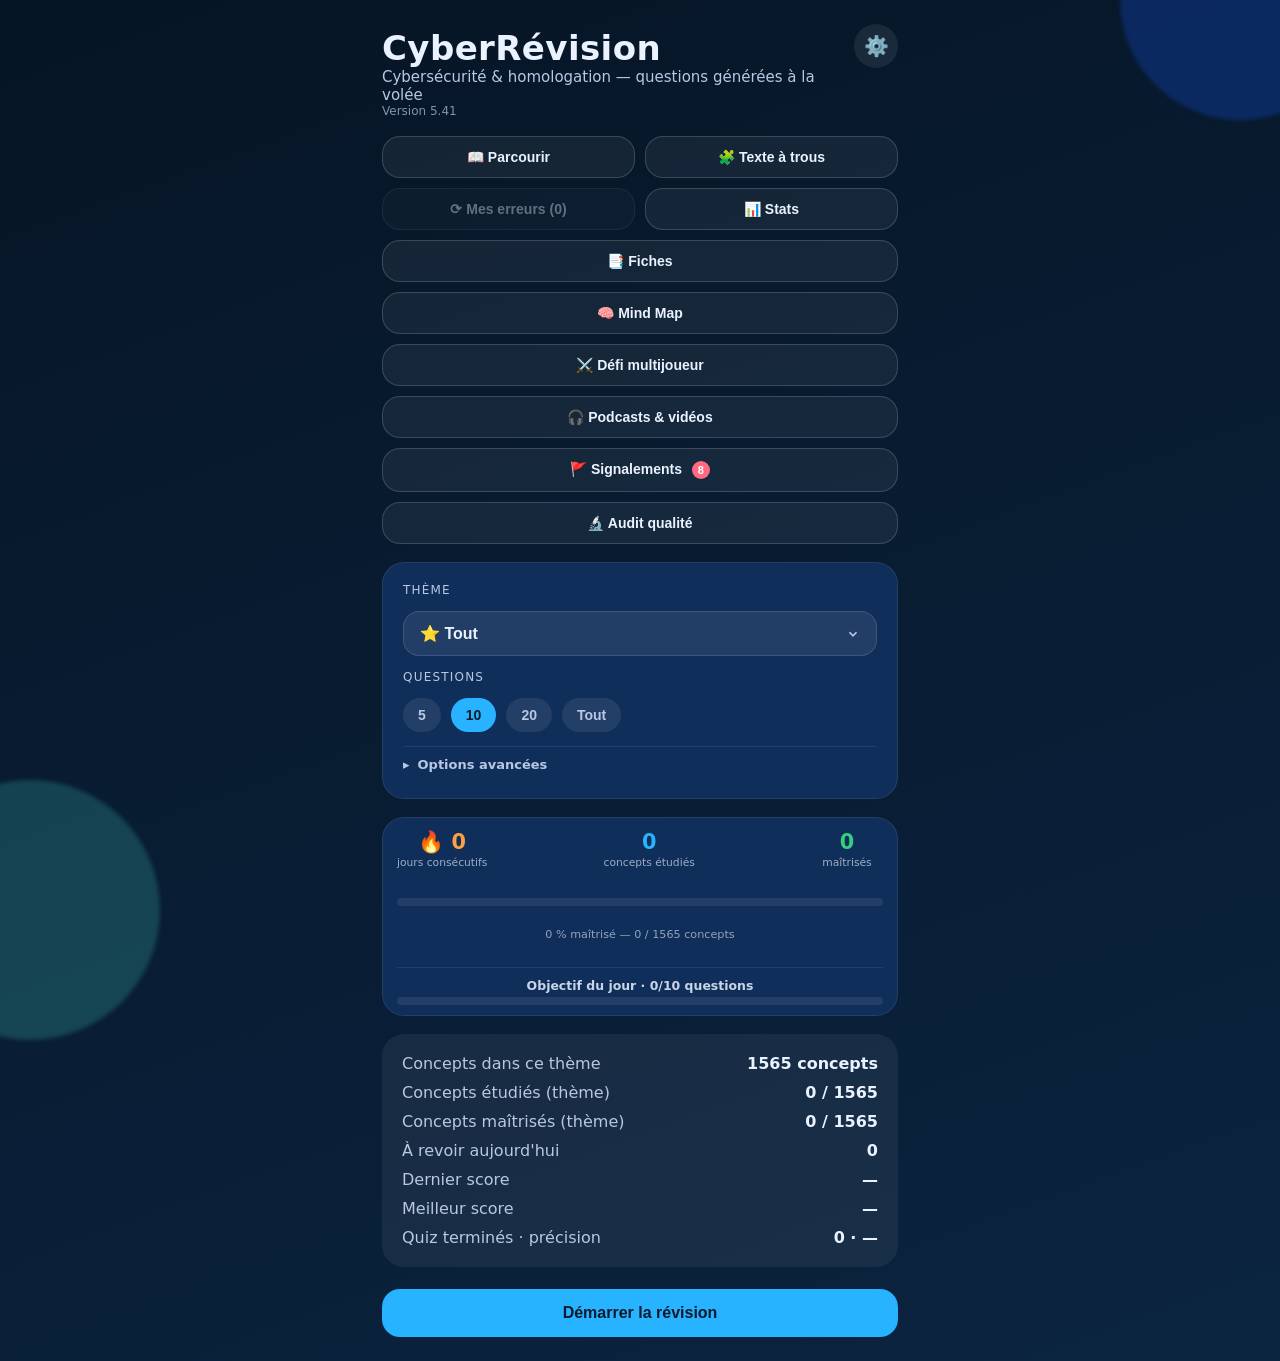
==== commit f78afa89: "deploy: 5b3d68b40227cc547ac0b0abc2afc049643805c1" ====
--- a/revision/index.html
+++ b/revision/index.html
@@ -32,11 +32,12 @@
       </div>
 
       <div class="top-actions">
-        <button id="btn-learn" class="secondary">🎓 Apprendre (cartes)</button>
+        <button id="btn-browse" class="secondary">📖 Parcourir</button>
         <button id="btn-cloze" class="secondary">🧩 Texte à trous</button>
         <button id="btn-review" class="secondary">⟳ Mes erreurs (<span id="review-count">0</span>)</button>
         <button id="btn-stats" class="secondary">📊 Stats</button>
         <button id="btn-fiches" class="secondary">📑 Fiches</button>
+        <button id="btn-mindmap" class="secondary top-wide">🧠 Mind Map</button>
         <button id="btn-challenge" class="secondary top-wide">⚔️ Défi multijoueur</button>
         <button id="btn-resources" class="secondary top-wide">🎧 Podcasts &amp; vidéos</button>
         <button id="btn-flags" class="secondary top-wide">🚩 Signalements <span id="flag-badge" class="flag-badge hidden"></span></button>
@@ -206,6 +207,7 @@
       <div class="quiz-header">
         <span id="learn-progress" class="quiz-progress">Carte 1/1</span>
         <span id="learn-level" class="quiz-level"></span>
+        <button class="btn-fs-toggle" id="btn-fs-learn" title="Plein écran (F)">⤢</button>
       </div>
 
       <div class="card flash-card">
@@ -218,10 +220,10 @@
         </div>
       </div>
 
-      <button id="btn-flash-reveal" class="primary">Afficher la réponse</button>
-      <div id="flash-grade" class="quiz-footer hidden">
-        <button id="btn-flash-again" class="ghost grow">🔁 À revoir</button>
-        <button id="btn-flash-ok" class="primary grow">✅ Je savais</button>
+      <div id="learn-kbd-strip" class="fs-kbd-strip"><kbd>←</kbd> précédent <span class="ks">·</span> <kbd>→</kbd> suivant <span class="ks">·</span> <kbd>Échap</kbd> quitter</div>
+      <div id="browse-nav" class="quiz-footer hidden">
+        <button id="btn-browse-prev" class="ghost grow">← Précédent</button>
+        <button id="btn-browse-next" class="primary grow">Suivant →</button>
       </div>
       <button id="btn-learn-home" class="secondary">Accueil</button>
     </section>
@@ -235,6 +237,31 @@
       <select id="fiches-select" class="select"></select>
       <div id="fiches-content"></div>
       <button id="btn-fiches-home" class="secondary">Accueil</button>
+    </section>
+
+    <!-- MIND MAP (vue visuelle par thème / certification) -->
+    <section id="view-mindmap" class="view hidden">
+      <div class="quiz-header">
+        <span class="quiz-progress">🧠 Mind Map</span>
+      </div>
+      <span class="hero-label">Choisir un thème</span>
+      <select id="mm-select" class="select"></select>
+
+      <div class="card mm-hub">
+        <div id="mm-hub-ring" class="mm-hub-ring"><span id="mm-hub-pct" class="mm-hub-pct">0%</span></div>
+        <div class="mm-hub-info">
+          <span id="mm-hub-title" class="mm-hub-title"></span>
+          <span id="mm-hub-sub" class="mm-hub-sub"></span>
+        </div>
+      </div>
+
+      <input id="mm-search" class="mm-search" type="search" placeholder="Rechercher un concept…" autocomplete="off" />
+      <div id="mm-domains" class="mm-domains"></div>
+      <div id="mm-filters" class="mm-filters"></div>
+      <span id="mm-crumb" class="mm-crumb"></span>
+      <div id="mm-content"></div>
+
+      <button id="btn-mindmap-home" class="secondary">Accueil</button>
     </section>
 
     <!-- RESSOURCES (podcasts & vidéos) -->
@@ -253,6 +280,7 @@
         <span id="quiz-progress" class="quiz-progress">Question 1/10</span>
         <span id="quiz-timer" class="quiz-timer"></span>
         <span id="quiz-level" class="quiz-level"></span>
+        <button class="btn-fs-toggle" id="btn-fs-quiz" title="Plein écran (F)">⤢</button>
       </div>
       <div class="progress"><div id="quiz-bar" class="progress-bar"></div></div>
 
@@ -267,6 +295,7 @@
 
       <div class="feedback-area"><span id="quiz-feedback" class="feedback"></span></div>
 
+      <div class="fs-kbd-strip"><kbd>A</kbd><kbd>B</kbd><kbd>C</kbd><kbd>D</kbd> <span class="ks">·</span> répondre <span class="ks">·</span> <kbd>↵</kbd> suivant <span class="ks">·</span> <kbd>Échap</kbd> quitter</div>
       <div class="quiz-footer sticky">
         <button id="btn-abort" class="ghost">Quitter</button>
         <button id="btn-next" class="primary grow" disabled>Suivant</button>
@@ -494,13 +523,10 @@
   <button id="btn-fab-home" class="fab-home hidden" title="Accueil">🏠</button>
 
   <!-- Firebase SDK (facultatif : classements de défis en temps réel) -->
-  <script src="firebase-config.js" defer></script>
-  <script src="firebase-challenge.js" defer></script>
 
   <!-- avant app.js : celui-ci lit APP_VERSION au chargement (affichage de la version) -->
-  <script>window.UPDATE_REPO='laurentsar/quiz-revision';window.APP_VERSION='5.19';</script>
+  <script>window.UPDATE_REPO='laurentsar/quiz-revision';window.APP_VERSION='5.41';</script>
   <script src="app.js"></script>
-  <script src="update-check.js" defer></script>
   <script>window.BACKUP_APP = 'quiz-revision';</script>
   <script src="autobackup.js"></script>
   <script>AutoBackup.mount(document.getElementById('backup-panel'));</script>
--- a/revision/styles.css
+++ b/revision/styles.css
@@ -615,6 +615,131 @@
 .weak-term { flex: 1; min-width: 0; font-size: 0.82rem; overflow: hidden; text-overflow: ellipsis; white-space: nowrap; color: var(--text); }
 .weak-rate { flex-shrink: 0; font-size: 0.75rem; font-weight: 700; color: #FF6B81; }
 
+/* ===== Mind Map (v5.20) — vue visuelle par thème / certification ===== */
+.mm-hub { flex-direction: row; align-items: center; gap: 16px; padding: 16px 18px; }
+.mm-hub-ring {
+  position: relative; flex-shrink: 0; width: 72px; height: 72px; border-radius: 50%;
+  background: conic-gradient(rgba(255,255,255,0.12) 0deg, rgba(255,255,255,0.12) 360deg);
+  display: flex; align-items: center; justify-content: center;
+}
+.mm-hub-ring::before { content: ''; position: absolute; inset: 6px; border-radius: 50%; background: var(--card); }
+.mm-hub-pct { position: relative; font-size: 15px; font-weight: 800; color: var(--white); }
+.mm-hub-info { display: flex; flex-direction: column; gap: 3px; min-width: 0; }
+.mm-hub-title { font-size: 17px; font-weight: 800; color: var(--white); }
+.mm-hub-sub { font-size: 12.5px; color: var(--text-dim); }
+
+.mm-chip { display: flex; align-items: center; gap: 7px; }
+.mm-crumb { font-size: 12px; color: var(--text-dim); text-transform: uppercase; letter-spacing: .6px; font-weight: 700; }
+
+.mm-cat-card { gap: 10px; }
+.mm-cat-head { display: flex; align-items: center; justify-content: space-between; gap: 8px; }
+.mm-cat-head .gram-h3 { margin: 0; }
+.mm-terms { display: flex; flex-direction: column; gap: 6px; }
+
+.mm-term { border-radius: 12px; background: rgba(255,255,255,0.04); border-left: 3px solid rgba(255,255,255,0.14); }
+.mm-term > summary {
+  list-style: none; cursor: pointer; padding: 10px 12px;
+  display: flex; flex-direction: column; gap: 3px;
+  font-size: 14.5px; font-weight: 600; color: var(--text);
+}
+.mm-term > summary::-webkit-details-marker { display: none; }
+.mm-term-row { display: flex; align-items: center; gap: 9px; }
+.mm-dot { width: 8px; height: 8px; border-radius: 50%; flex-shrink: 0; background: var(--text-dim); }
+.mm-box-new       { border-left-color: rgba(255,255,255,0.35); }
+.mm-box-new       .mm-dot { background: var(--white); }
+.mm-box-progress  { border-left-color: #FF9F43; }
+.mm-box-progress  .mm-dot { background: #FF9F43; }
+.mm-box-mastered  { border-left-color: var(--success); }
+.mm-box-mastered  .mm-dot { background: var(--success); }
+.mm-hit-crumb { font-size: 11px; color: var(--text-dim); font-weight: 500; padding-left: 17px; }
+.mm-term-body { padding: 0 14px 14px 31px; display: flex; flex-direction: column; gap: 6px; }
+.mm-term-def { margin: 0; font-size: 14px; color: var(--white); }
+.mm-term-tip { margin: 0; font-size: 13px; color: var(--sky); }
+.mm-term-ex  { margin: 0; font-size: 13px; color: var(--text-dim); font-style: italic; }
+.mm-term-confuse { margin: 0; font-size: 12.5px; color: #FF9F43; }
+.mm-term-confuse em { font-style: normal; font-weight: 600; }
+.mm-term-label { flex: 1; min-width: 0; overflow: hidden; text-overflow: ellipsis; white-space: nowrap; }
+.mm-term-footer { display: flex; align-items: center; justify-content: flex-start; }
+/* Boîte Leitner badge dans le résumé */
+.mm-box-lbl { flex-shrink: 0; font-size: 10px; font-weight: 800; border-radius: 5px; padding: 1px 5px; background: rgba(255,255,255,0.08); color: var(--text-dim); }
+.mm-box-lbl-4, .mm-box-lbl-5 { background: rgba(76,224,130,0.18); color: var(--success); }
+.mm-box-lbl-2, .mm-box-lbl-3 { background: rgba(255,159,67,0.15); color: #FF9F43; }
+/* Barre de progression par catégorie */
+.mm-cat-bar { height: 3px; background: rgba(255,255,255,0.08); border-radius: 2px; overflow: hidden; margin-bottom: 4px; }
+.mm-cat-bar-fill { height: 100%; background: var(--sky); border-radius: 2px; transition: width 0.4s ease; }
+/* Filtres de maîtrise */
+.mm-filters { display: flex; gap: 6px; padding-bottom: 6px; flex-wrap: wrap; }
+.mm-filter-chip { font-size: 11.5px; padding: 3px 10px; }
+
+/* ── Mind Map : vue arbre hiérarchique ─────────────────────── */
+.mm-tree { display: flex; flex-direction: column; gap: 8px; }
+
+/* Nœud branche */
+.mm-tree-branch {
+  border-radius: 12px;
+  background: var(--card);
+  border-left: 4px solid var(--bc, var(--sky));
+  overflow: hidden;
+}
+.mm-tree-branch-sum {
+  display: flex; align-items: center; gap: 8px;
+  padding: 11px 14px; cursor: pointer; user-select: none; list-style: none;
+}
+.mm-tree-branch-sum::-webkit-details-marker { display: none; }
+.mm-tree-branch-arr {
+  width: 12px; height: 12px; flex-shrink: 0;
+  display: inline-flex; align-items: center; justify-content: center;
+}
+.mm-tree-branch-arr::before {
+  content: '▶'; font-size: 9px; color: var(--text-dim);
+  display: inline-block; transition: transform 0.2s;
+}
+.mm-tree-branch[open] > .mm-tree-branch-sum .mm-tree-branch-arr::before { transform: rotate(90deg); }
+.mm-tree-branch-dot {
+  width: 10px; height: 10px; border-radius: 50%;
+  background: var(--bc, var(--sky)); flex-shrink: 0;
+}
+.mm-tree-branch-name { flex: 1; font-weight: 700; font-size: 14px; color: var(--text); min-width: 0; }
+.mm-tree-branch-prog { height: 3px; background: rgba(255,255,255,0.07); margin: 0 14px 2px; }
+.mm-tree-branch-prog-fill { height: 100%; border-radius: 2px; transition: width 0.4s ease; }
+
+/* Conteneur catégories (trait vertical de connexion) */
+.mm-tree-cats {
+  padding: 4px 8px 10px 18px;
+  border-left: 2px solid rgba(255,255,255,0.09);
+  margin-left: 14px;
+  display: flex; flex-direction: column; gap: 2px;
+}
+
+/* Nœud catégorie */
+.mm-tree-cat { border-radius: 8px; }
+.mm-tree-cat-sum {
+  display: flex; align-items: center; gap: 6px;
+  padding: 7px 8px; cursor: pointer; list-style: none; border-radius: 8px;
+  transition: background 0.15s;
+}
+.mm-tree-cat-sum:hover { background: rgba(255,255,255,0.05); }
+.mm-tree-cat-sum::-webkit-details-marker { display: none; }
+.mm-tree-cat-sum::before {
+  content: '▶'; font-size: 8px; color: var(--text-dim); flex-shrink: 0;
+  display: inline-block; transition: transform 0.2s; width: 10px;
+}
+.mm-tree-cat[open] > .mm-tree-cat-sum::before { transform: rotate(90deg); }
+.mm-tree-cat-name { flex: 1; font-size: 13px; font-weight: 600; color: var(--text); min-width: 0; }
+.mm-tree-cat-bar {
+  width: 44px; height: 4px; background: rgba(255,255,255,0.08);
+  border-radius: 2px; overflow: hidden; flex-shrink: 0;
+}
+.mm-tree-cat-bar-fill { display: block; height: 100%; border-radius: 2px; opacity: 0.85; transition: width 0.4s ease; }
+
+/* Conteneur concepts (trait vertical fin) */
+.mm-tree-terms {
+  padding: 2px 0 4px 10px;
+  border-left: 1px solid rgba(255,255,255,0.07);
+  margin-left: 14px;
+  display: flex; flex-direction: column;
+}
+
 /* ===== Accessibilité : réduction de mouvement ===== */
 @media (prefers-reduced-motion: reduce) {
   *, *::before, *::after {
@@ -625,3 +750,127 @@
   .dash-fill { transition: none; }
   .progress-bar { transition: none; }
 }
+
+/* ====== MODE RÉVISION PLEIN ÉCRAN ====== */
+.btn-fs-toggle {
+  background: none; border: none; cursor: pointer;
+  color: var(--text-dim); font-size: 17px; padding: 3px 6px;
+  border-radius: 8px; line-height: 1; transition: color 0.15s;
+  margin-left: auto; flex-shrink: 0;
+}
+.btn-fs-toggle:hover { color: var(--text); }
+
+.fs-kbd-strip {
+  display: none;
+  justify-content: center; align-items: center;
+  flex-wrap: wrap; gap: 6px;
+  font-size: 11px; color: var(--text-dim);
+  padding: 0 0 4px;
+}
+.fs-kbd-strip kbd {
+  font-family: 'SF Mono', ui-monospace, monospace;
+  font-size: 10px;
+  background: rgba(255,255,255,0.07);
+  border: 1px solid rgba(255,255,255,0.14);
+  border-radius: 4px; padding: 1px 5px; color: var(--text-dim);
+}
+.fs-kbd-strip .ks { opacity: 0.35; }
+
+body.fs .fs-kbd-strip { display: flex; }
+
+/* Fullscreen shell : quiz et flashcard deviennent des couches fixes plein écran */
+body.fs #view-quiz,
+body.fs #view-learn {
+  position: fixed !important;
+  inset: 0;
+  z-index: 200;
+  overflow: hidden;
+  background: linear-gradient(160deg, var(--night), var(--ocean));
+  gap: 0;
+  padding: max(14px, env(safe-area-inset-top)) 0 max(10px, env(safe-area-inset-bottom));
+}
+
+/* Header */
+body.fs #view-quiz .quiz-header,
+body.fs #view-learn .quiz-header {
+  padding: 0 18px 10px;
+  flex-shrink: 0;
+}
+
+/* Barre de progression : fine, pleine largeur */
+body.fs #view-quiz .progress {
+  border-radius: 0; height: 3px; margin: 0; flex-shrink: 0;
+}
+
+/* Carte question : transparente, sans bord, compacte */
+body.fs .word-card {
+  flex-shrink: 0;
+  border-radius: 0;
+  border-left: none; border-right: none; border-top: none;
+  border-bottom: 1px solid rgba(255,255,255,0.06);
+  background: transparent;
+  padding: 18px 22px;
+  gap: 8px;
+}
+body.fs .word-value { font-size: clamp(17px, 2.6vw, 27px); }
+body.fs .word-value.sentence { font-size: clamp(15px, 2.2vw, 22px); }
+
+/* Options : grille 2×2, occupe l'espace restant */
+body.fs #quiz-options {
+  flex: 1;
+  display: grid !important;
+  grid-template-columns: 1fr 1fr;
+  align-content: center;
+  gap: 10px;
+  padding: 12px 14px;
+  overflow-y: auto;
+}
+@media (max-width: 540px) {
+  body.fs #quiz-options { grid-template-columns: 1fr; }
+}
+body.fs .option {
+  border-radius: 14px;
+  padding: 14px 14px;
+  min-height: 62px;
+  align-items: flex-start;
+}
+/* Badge clavier sur chaque option */
+body.fs .option .idx {
+  display: inline-flex; align-items: center; justify-content: center;
+  width: 26px; height: 26px; border-radius: 7px;
+  background: rgba(39,179,255,0.10);
+  border: 1.5px solid rgba(39,179,255,0.22);
+  color: var(--sky);
+  font-family: 'SF Mono', ui-monospace, monospace;
+  font-size: 11px; font-weight: 700; flex-shrink: 0;
+}
+body.fs .option.correct .idx { background: rgba(53,208,127,0.22); border-color: var(--success); color: var(--success); }
+body.fs .option.wrong   .idx { background: rgba(255,107,129,0.22); border-color: var(--danger);  color: var(--danger);  }
+
+/* Feedback : compact, au-dessus du footer */
+body.fs .feedback-area { flex-shrink: 0; min-height: 0; padding: 4px 14px 0; }
+body.fs .feedback.show { padding: 9px 13px; border-radius: 10px; }
+
+/* Footer : plus de sticky, collé en bas */
+body.fs .quiz-footer.sticky {
+  position: static;
+  padding: 8px 14px max(12px, env(safe-area-inset-bottom));
+  margin: 0;
+  background: none;
+  flex-shrink: 0;
+}
+
+/* Flashcard FS : carte grande, boutons en bas */
+body.fs .flash-card {
+  flex: 1; min-height: 0;
+  border-radius: 20px; margin: 0 14px;
+  max-height: 52vh;
+}
+body.fs .flash-term { font-size: clamp(26px, 4.5vw, 40px); }
+body.fs #btn-learn-home { display: none !important; }
+body.fs #flash-grade,
+body.fs #browse-nav {
+  flex-shrink: 0;
+  display: flex !important;
+  padding: 8px 14px max(14px, env(safe-area-inset-bottom));
+}
